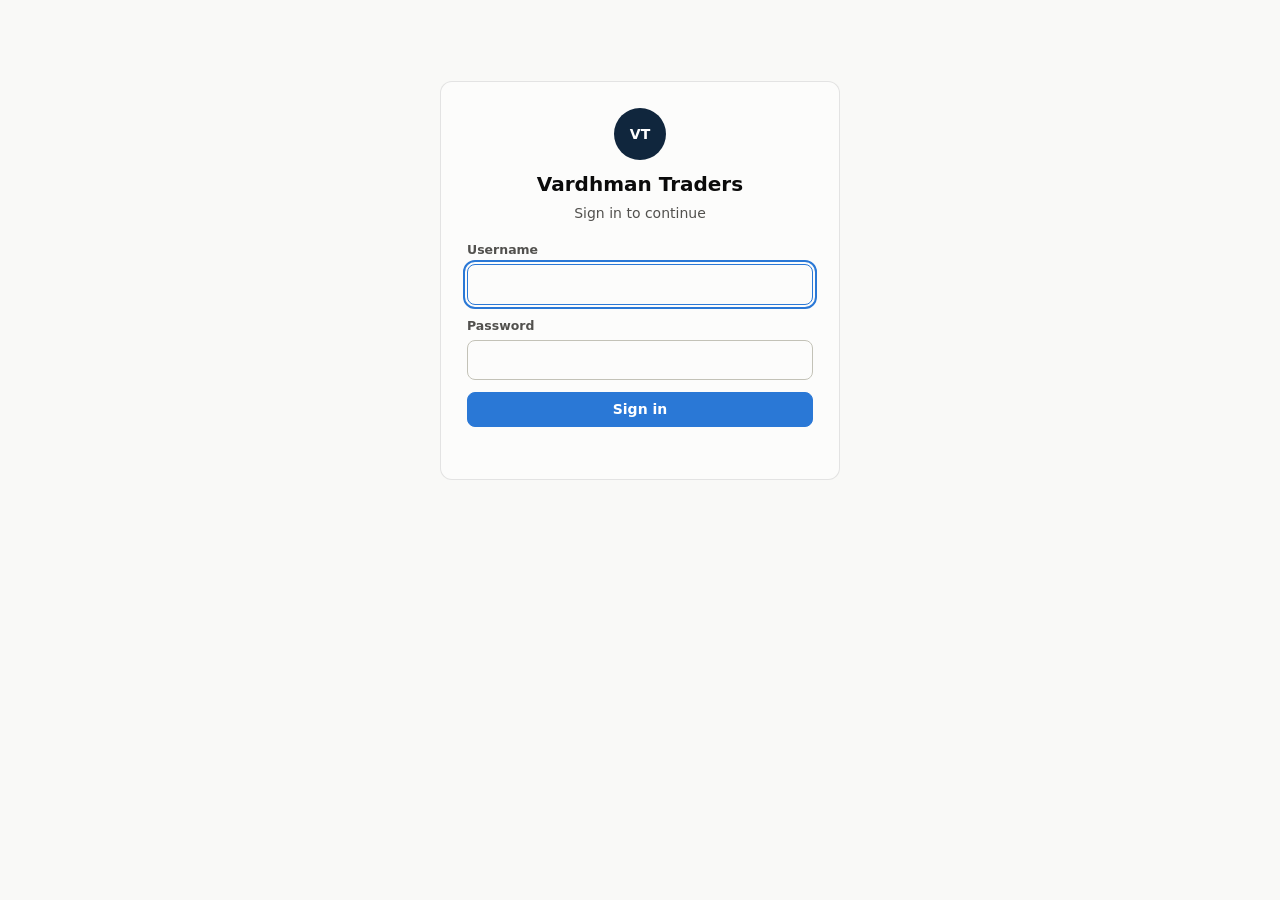
==== app/static/index.html @ 3a242154 "Add admin portal: live O2D dashboard, members, app links, Excel export Admin-only endpoints backed b" ====
<!doctype html>
<html lang="en">
<head>
<meta charset="utf-8">
<meta name="viewport" content="width=device-width, initial-scale=1">
<meta name="robots" content="noindex">
<title>Vardhman Traders Portal</title>
<link rel="stylesheet" href="portal.css">
</head>
<body>
<div id="app"></div>
<div id="tip" class="tip" role="tooltip" hidden></div>
<noscript><p style="padding:24px;font-family:system-ui">This portal needs JavaScript enabled.</p></noscript>
<script src="portal.js" defer></script>
</body>
</html>
---- app/static/portal.css ----
/* Vardhman Traders portal. Tokens follow the reference data-viz palette (light + dark). */
:root {
  color-scheme: light;
  --plane: #f9f9f7;
  --surface: #fcfcfb;
  --ink: #0b0b0b;
  --ink-2: #52514e;
  --muted: #6f6d67;
  --grid: #e1e0d9;
  --axis: #c3c2b7;
  --border: rgba(11, 11, 11, 0.10);
  --series-1: #2a78d6;
  --series-1-hover: #256abf;
  --brand: #10263d;
  --accent: #2a78d6;
  --accent-ink: #ffffff;
  --good: #006300;
  --bad: #d03b3b;
  --wash: rgba(42, 120, 214, 0.08);
}
@media (prefers-color-scheme: dark) {
  :root {
    color-scheme: dark;
    --plane: #0d0d0d;
    --surface: #1a1a19;
    --ink: #ffffff;
    --ink-2: #c3c2b7;
    --muted: #a3a198;
    --grid: #2c2c2a;
    --axis: #383835;
    --border: rgba(255, 255, 255, 0.10);
    --series-1: #3987e5;
    --series-1-hover: #6da7ec;
    --brand: #163a5e;
    --accent: #3987e5;
    --accent-ink: #0b0b0b;
    --good: #0ca30c;
    --bad: #ec6b6b;
    --wash: rgba(57, 135, 229, 0.14);
  }
}

* { box-sizing: border-box; }
html { -webkit-text-size-adjust: 100%; }
body {
  margin: 0; background: var(--plane); color: var(--ink);
  font: 14px/1.45 system-ui, -apple-system, "Segoe UI", Roboto, sans-serif;
}
h1, h2, h3, p { margin: 0; }
button, input, select { font: inherit; color: inherit; }
.hidden { display: none !important; }
:focus-visible { outline: 2px solid var(--accent); outline-offset: 2px; }

/* ---------- layout ---------- */
.topbar {
  display: flex; align-items: center; gap: 12px; flex-wrap: wrap;
  padding: 12px 20px; background: var(--brand); color: #fff;
}
.brand { display: flex; align-items: center; gap: 10px; font-weight: 700; font-size: 16px; margin-right: auto; }
.badge { background: #fff; color: #10263d; font-weight: 800; font-size: 12px; padding: 3px 8px; border-radius: 6px; }
.who { font-size: 13px; opacity: 0.92; }
.role-chip { background: rgba(255,255,255,0.16); border-radius: 999px; padding: 2px 9px; font-size: 12px; margin-left: 6px; }
.topbar .btn { background: rgba(255,255,255,0.14); border-color: rgba(255,255,255,0.35); color: #fff; }
.topbar .btn:hover { background: rgba(255,255,255,0.26); }
.wrap { max-width: 1240px; margin: 0 auto; padding: 20px 16px 48px; }
.tabs { display: flex; gap: 4px; border-bottom: 1px solid var(--grid); margin-bottom: 18px; overflow-x: auto; }
.tab {
  background: none; border: 0; border-bottom: 2px solid transparent; padding: 10px 14px;
  color: var(--ink-2); cursor: pointer; font-weight: 600; white-space: nowrap;
}
.tab:hover { color: var(--ink); }
.tab[aria-selected="true"] { color: var(--ink); border-bottom-color: var(--accent); }

/* ---------- cards, buttons, forms ---------- */
.card { background: var(--surface); border: 1px solid var(--border); border-radius: 12px; padding: 16px; }
.center-card { max-width: 400px; margin: 9vh auto 0; padding: 26px; }
.center-card h1 { font-size: 20px; text-align: center; margin: 10px 0 4px; }
.center-card .sub { text-align: center; color: var(--ink-2); margin-bottom: 18px; }
.logo { width: 52px; height: 52px; border-radius: 50%; margin: 0 auto; display: grid; place-items: center;
  background: var(--brand); color: #fff; font-weight: 800; }
.btn {
  border: 1px solid var(--border); background: var(--surface); border-radius: 8px; padding: 8px 14px;
  cursor: pointer; font-weight: 600; line-height: 1.2;
}
.btn:hover { background: var(--wash); }
a.btn { text-decoration: none; display: inline-block; color: inherit; }
.col-wrap { width: 100%; min-height: 210px; }
.btn.primary { background: var(--accent); border-color: var(--accent); color: var(--accent-ink); }
.btn.primary:hover { filter: brightness(1.08); }
.btn.danger { color: var(--bad); }
.btn.small { padding: 5px 10px; font-size: 12.5px; }
.btn[disabled] { opacity: 0.55; cursor: default; }
.field { margin-bottom: 12px; }
.field label, .field .lbl { display: block; font-size: 12.5px; font-weight: 600; color: var(--ink-2); margin-bottom: 5px; }
.field .hint { font-size: 12px; color: var(--muted); margin-top: 4px; }
input[type=text], input[type=password], input[type=url], input[type=number], input[type=date], select {
  width: 100%; padding: 9px 10px; border: 1px solid var(--axis); border-radius: 8px; background: var(--surface);
}
input:focus, select:focus { border-color: var(--accent); }
.row { display: flex; gap: 8px; align-items: center; flex-wrap: wrap; }
.grow { flex: 1; min-width: 0; }
.checks { display: flex; flex-wrap: wrap; gap: 6px 14px; }
.checks label { display: flex; align-items: center; gap: 6px; font-weight: 500; color: var(--ink); margin: 0; }
.msg { font-size: 13px; margin-top: 8px; min-height: 18px; }
.msg.error { color: var(--bad); }
.msg.ok { color: var(--good); }
.note { color: var(--ink-2); font-size: 13px; }

dialog { border: 1px solid var(--border); border-radius: 14px; background: var(--surface); color: var(--ink);
  padding: 20px; width: min(460px, calc(100vw - 32px)); }
dialog::backdrop { background: rgba(0,0,0,0.45); }
dialog h2 { font-size: 17px; margin-bottom: 14px; }
.actions { display: flex; justify-content: flex-end; gap: 8px; margin-top: 16px; }
.secret { font: 600 15px/1.3 ui-monospace, Consolas, monospace; padding: 10px; background: var(--wash); border-radius: 8px; word-break: break-all; }

/* ---------- tables ---------- */
.table-wrap { overflow-x: auto; border: 1px solid var(--border); border-radius: 10px; background: var(--surface); }
table { width: 100%; border-collapse: collapse; font-size: 13px; }
th, td { text-align: left; padding: 9px 12px; border-bottom: 1px solid var(--grid); vertical-align: top; }
th { font-size: 11.5px; text-transform: uppercase; letter-spacing: 0.03em; color: var(--ink-2); background: var(--plane); white-space: nowrap; }
td.num, th.num { text-align: right; font-variant-numeric: tabular-nums; }
tr:last-child td { border-bottom: 0; }
.pill { display: inline-block; padding: 1px 9px; border-radius: 999px; font-size: 12px; font-weight: 600; background: var(--wash); }
.pill.off { background: rgba(208,59,59,0.14); color: var(--bad); }
.pill.warn { background: rgba(250,178,25,0.22); }

/* ---------- app tiles (non-admin home) ---------- */
.apps { display: grid; grid-template-columns: repeat(auto-fill, minmax(240px, 1fr)); gap: 14px; margin-top: 14px; }
.app-tile { display: block; text-decoration: none; color: inherit; padding: 18px; border-radius: 12px;
  background: var(--surface); border: 1px solid var(--border); }
.app-tile:hover { border-color: var(--accent); box-shadow: 0 2px 10px var(--wash); }
.app-tile strong { display: block; font-size: 16px; margin-bottom: 4px; }
.app-tile span { color: var(--ink-2); font-size: 13px; }

/* ---------- dashboard ---------- */
.filters { display: flex; flex-wrap: wrap; gap: 8px 12px; align-items: center; margin-bottom: 16px; }
.seg { display: inline-flex; border: 1px solid var(--axis); border-radius: 8px; overflow: hidden; }
.seg button { border: 0; background: var(--surface); padding: 7px 12px; cursor: pointer; font-weight: 600; color: var(--ink-2); border-right: 1px solid var(--axis); }
.seg button:last-child { border-right: 0; }
.seg button:hover { background: var(--wash); }
.seg button[aria-pressed="true"] { background: var(--accent); color: var(--accent-ink); }
.filters input[type=date] { width: auto; padding: 6px 8px; }
.live { margin-left: auto; color: var(--ink-2); font-size: 12.5px; display: flex; align-items: center; gap: 6px; }
.dot { width: 8px; height: 8px; border-radius: 50%; background: var(--good); display: inline-block; }
#dash-body { transition: opacity 0.15s; }
#dash-body.loading { opacity: 0.55; }

.kpis { display: grid; grid-template-columns: 1.4fr repeat(3, 1fr); gap: 12px; margin-bottom: 14px; }
.kpis.second { grid-template-columns: repeat(4, 1fr); }
.tile { background: var(--surface); border: 1px solid var(--border); border-radius: 12px; padding: 14px 16px; min-width: 0; }
.tile .label { color: var(--ink-2); font-size: 12.5px; }
.tile .value { font-size: 28px; font-weight: 650; margin: 2px 0; letter-spacing: -0.01em; }
.tile.hero .value { font-size: 52px; line-height: 1.05; font-weight: 700; }
.tile .sub { font-size: 12.5px; color: var(--ink-2); }
.delta { font-weight: 600; }
.delta.up-good, .delta.down-good { color: var(--good); }
.delta.up-bad, .delta.down-bad { color: var(--bad); }
.delta.flat { color: var(--ink-2); }

.grid { display: grid; grid-template-columns: repeat(2, minmax(0, 1fr)); gap: 14px; margin-bottom: 14px; }
.grid.three { grid-template-columns: repeat(3, minmax(0, 1fr)); }
.grid .wide { grid-column: 1 / -1; }
.chart-card { background: var(--surface); border: 1px solid var(--border); border-radius: 12px; padding: 14px 16px 12px; min-width: 0; }
.chart-head { display: flex; align-items: flex-start; gap: 8px; margin-bottom: 10px; }
.chart-head h3 { font-size: 14px; font-weight: 650; }
.chart-head .sub { font-size: 12.5px; color: var(--ink-2); margin-top: 1px; }
.chart-head .seg { margin-left: auto; }
.chart-head .seg button { padding: 3px 9px; font-size: 12px; }
.chart-card .table-wrap { max-height: 300px; overflow: auto; }
.empty { color: var(--muted); padding: 24px 0; text-align: center; }

/* bar list */
.bars { display: grid; gap: 4px; }
.bar-row { display: grid; grid-template-columns: minmax(70px, 34%) 1fr auto; align-items: center; gap: 10px; padding: 3px 4px; border-radius: 6px; }
.bar-row:hover, .bar-row:focus-visible { background: var(--wash); }
.bar-label { overflow: hidden; text-overflow: ellipsis; white-space: nowrap; color: var(--ink); font-size: 13px; }
.bar-track { height: 14px; }
.bar-fill { height: 100%; min-width: 2px; background: var(--series-1); border-radius: 0 4px 4px 0; }
.bar-row:hover .bar-fill, .bar-row:focus-visible .bar-fill { background: var(--series-1-hover); }
.bar-val { font-variant-numeric: tabular-nums; color: var(--ink-2); font-size: 12.5px; min-width: 2.5em; text-align: right; }

/* column chart (svg) */
.col-chart { width: 100%; height: auto; display: block; }
.col-chart .grid-line { stroke: var(--grid); stroke-width: 1; }
.col-chart .base-line { stroke: var(--axis); stroke-width: 1; }
.col-chart text { fill: var(--muted); font-size: 10px; font-family: inherit; }
.col-chart .bar { fill: var(--series-1); }
.col-chart .bar.hot { fill: var(--series-1-hover); }
.col-chart .peak { fill: var(--ink-2); font-size: 10.5px; font-weight: 600; }
.col-chart .hit { fill: transparent; }
.col-chart .hit:focus-visible { outline: 2px solid var(--accent); }

/* tooltip */
.tip { position: fixed; z-index: 50; pointer-events: none; max-width: 260px; padding: 8px 10px; border-radius: 8px;
  background: var(--surface); color: var(--ink); border: 1px solid var(--axis); box-shadow: 0 4px 16px rgba(0,0,0,0.18); font-size: 12.5px; }
.tip .t-head { color: var(--ink-2); margin-bottom: 3px; }
.tip .t-line { display: flex; gap: 8px; align-items: baseline; }
.tip .t-line b { font-size: 14px; }
.tip .t-line span { color: var(--ink-2); }

@media (max-width: 900px) {
  .kpis, .kpis.second { grid-template-columns: repeat(2, 1fr); }
  .kpis .hero { grid-column: 1 / -1; }
  .grid, .grid.three { grid-template-columns: 1fr; }
  .live { margin-left: 0; }
}
@media (max-width: 480px) {
  .tile .value { font-size: 24px; }
  .tile.hero .value { font-size: 44px; }
  .bar-row { grid-template-columns: minmax(60px, 40%) 1fr auto; }
}
@media (prefers-reduced-motion: reduce) { * { transition: none !important; } }
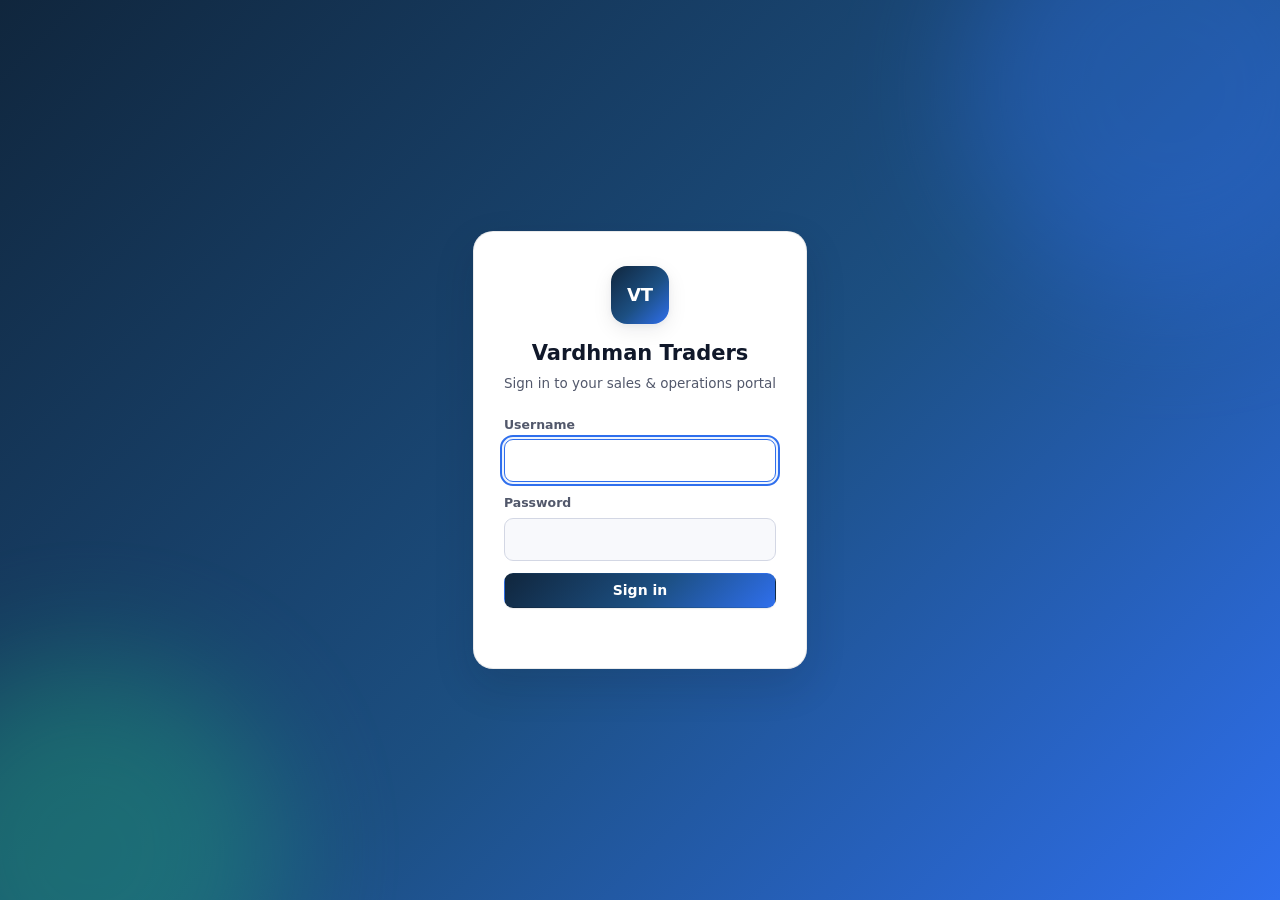
==== commit 544505d7: "O2D changes implemented O2D changes implemented" ====
--- a/app/static/index.html
+++ b/app/static/index.html
@@ -12,5 +12,6 @@
 <div id="tip" class="tip" role="tooltip" hidden></div>
 <noscript><p style="padding:24px;font-family:system-ui">This portal needs JavaScript enabled.</p></noscript>
 <script src="portal.js" defer></script>
+<script src="portal-tools.js" defer></script>
 </body>
 </html>
--- a/app/static/portal.css
+++ b/app/static/portal.css
@@ -1,42 +1,64 @@
 /* Vardhman Traders portal. Tokens follow the reference data-viz palette (light + dark). */
 :root {
   color-scheme: light;
-  --plane: #f9f9f7;
-  --surface: #fcfcfb;
-  --ink: #0b0b0b;
-  --ink-2: #52514e;
-  --muted: #6f6d67;
-  --grid: #e1e0d9;
-  --axis: #c3c2b7;
-  --border: rgba(11, 11, 11, 0.10);
-  --series-1: #2a78d6;
-  --series-1-hover: #256abf;
+  --plane: #f4f6fa;
+  --surface: #ffffff;
+  --surface-2: #f8f9fc;
+  --ink: #10182a;
+  --ink-2: #52586b;
+  --muted: #7a8096;
+  --grid: #e7e9f1;
+  --axis: #d3d7e4;
+  --border: rgba(16, 24, 42, 0.09);
+  --series-1: #2f6fed;
+  --series-1-hover: #1f56c9;
+  --series-2: #22b378;
+  --series-3: #d68a1a;
+  --navy: #10263d;
+  --navy-2: #163a5e;
   --brand: #10263d;
-  --accent: #2a78d6;
+  --brand-gradient: linear-gradient(135deg, #10263d 0%, #1c4f82 55%, #2f6fed 100%);
+  --accent: #2f6fed;
+  --accent-2: #6f8bff;
   --accent-ink: #ffffff;
-  --good: #006300;
-  --bad: #d03b3b;
-  --wash: rgba(42, 120, 214, 0.08);
+  --good: #1a8a4a;
+  --bad: #d8433f;
+  --warn: #c98a12;
+  --wash: rgba(47, 111, 237, 0.08);
+  --shadow-sm: 0 1px 2px rgba(16, 24, 42, 0.05), 0 1px 1px rgba(16, 24, 42, 0.04);
+  --shadow-md: 0 6px 20px rgba(16, 24, 42, 0.08), 0 2px 6px rgba(16, 24, 42, 0.05);
+  --shadow-lg: 0 16px 40px rgba(16, 24, 42, 0.14);
+  --radius: 14px;
 }
 @media (prefers-color-scheme: dark) {
   :root {
     color-scheme: dark;
-    --plane: #0d0d0d;
-    --surface: #1a1a19;
-    --ink: #ffffff;
-    --ink-2: #c3c2b7;
-    --muted: #a3a198;
-    --grid: #2c2c2a;
-    --axis: #383835;
-    --border: rgba(255, 255, 255, 0.10);
-    --series-1: #3987e5;
-    --series-1-hover: #6da7ec;
-    --brand: #163a5e;
-    --accent: #3987e5;
-    --accent-ink: #0b0b0b;
-    --good: #0ca30c;
+    --plane: #0c1018;
+    --surface: #161b26;
+    --surface-2: #1c2230;
+    --ink: #f2f4f8;
+    --ink-2: #b9bfd1;
+    --muted: #8790a6;
+    --grid: #262c3a;
+    --axis: #333a4a;
+    --border: rgba(255, 255, 255, 0.09);
+    --series-1: #5b93f5;
+    --series-1-hover: #7fabf7;
+    --series-2: #34caa0;
+    --series-3: #e0a53c;
+    --navy: #0d1b2d;
+    --navy-2: #163a5e;
+    --brand-gradient: linear-gradient(135deg, #0d1b2d 0%, #163a5e 55%, #2f6fed 100%);
+    --accent: #5b93f5;
+    --accent-2: #7fabf7;
+    --accent-ink: #071018;
+    --good: #34caa0;
     --bad: #ec6b6b;
-    --wash: rgba(57, 135, 229, 0.14);
+    --warn: #e0a53c;
+    --wash: rgba(91, 147, 245, 0.14);
+    --shadow-sm: 0 1px 2px rgba(0,0,0,0.3);
+    --shadow-md: 0 6px 20px rgba(0,0,0,0.35);
+    --shadow-lg: 0 16px 40px rgba(0,0,0,0.5);
   }
 }
 
@@ -44,7 +66,8 @@
 html { -webkit-text-size-adjust: 100%; }
 body {
   margin: 0; background: var(--plane); color: var(--ink);
-  font: 14px/1.45 system-ui, -apple-system, "Segoe UI", Roboto, sans-serif;
+  font: 14px/1.5 'Segoe UI', system-ui, -apple-system, Roboto, sans-serif;
+  -webkit-font-smoothing: antialiased;
 }
 h1, h2, h3, p { margin: 0; }
 button, input, select { font: inherit; color: inherit; }
@@ -54,49 +77,69 @@
 /* ---------- layout ---------- */
 .topbar {
   display: flex; align-items: center; gap: 12px; flex-wrap: wrap;
-  padding: 12px 20px; background: var(--brand); color: #fff;
-}
-.brand { display: flex; align-items: center; gap: 10px; font-weight: 700; font-size: 16px; margin-right: auto; }
+  padding: 14px 24px; background: var(--brand-gradient); color: #fff;
+  box-shadow: var(--shadow-md); position: sticky; top: 0; z-index: 10;
+}
+.brand { display: flex; align-items: center; gap: 11px; margin-right: auto; }
+.brand-mark { width: 34px; height: 34px; border-radius: 10px; background: rgba(255,255,255,0.16);
+  border: 1px solid rgba(255,255,255,0.28); display: grid; place-items: center; font-weight: 800; font-size: 14px; }
+.brand-text { display: flex; flex-direction: column; line-height: 1.15; }
+.brand-text .name { font-weight: 700; font-size: 15.5px; }
+.brand-text .tag { font-size: 11px; opacity: 0.78; letter-spacing: 0.02em; }
 .badge { background: #fff; color: #10263d; font-weight: 800; font-size: 12px; padding: 3px 8px; border-radius: 6px; }
-.who { font-size: 13px; opacity: 0.92; }
-.role-chip { background: rgba(255,255,255,0.16); border-radius: 999px; padding: 2px 9px; font-size: 12px; margin-left: 6px; }
-.topbar .btn { background: rgba(255,255,255,0.14); border-color: rgba(255,255,255,0.35); color: #fff; }
+.who { font-size: 13px; opacity: 0.94; display: flex; align-items: center; }
+.role-chip { background: rgba(255,255,255,0.18); border-radius: 999px; padding: 3px 10px; font-size: 11.5px; margin-left: 8px; font-weight: 600; text-transform: capitalize; }
+.topbar .btn { background: rgba(255,255,255,0.14); border-color: rgba(255,255,255,0.32); color: #fff; }
 .topbar .btn:hover { background: rgba(255,255,255,0.26); }
-.wrap { max-width: 1240px; margin: 0 auto; padding: 20px 16px 48px; }
-.tabs { display: flex; gap: 4px; border-bottom: 1px solid var(--grid); margin-bottom: 18px; overflow-x: auto; }
+.topbar .btn.open-app { background: rgba(255,255,255,0.94); color: var(--navy); border-color: transparent; font-weight: 700; }
+.topbar .btn.open-app:hover { background: #fff; box-shadow: 0 2px 10px rgba(0,0,0,0.18); }
+.wrap { max-width: 1280px; margin: 0 auto; padding: 22px 18px 52px; }
+
+.tabs { display: flex; gap: 6px; margin-bottom: 20px; overflow-x: auto; padding-bottom: 2px; }
 .tab {
-  background: none; border: 0; border-bottom: 2px solid transparent; padding: 10px 14px;
-  color: var(--ink-2); cursor: pointer; font-weight: 600; white-space: nowrap;
-}
-.tab:hover { color: var(--ink); }
-.tab[aria-selected="true"] { color: var(--ink); border-bottom-color: var(--accent); }
+  background: var(--surface); border: 1px solid var(--border); border-radius: 999px; padding: 9px 18px;
+  color: var(--ink-2); cursor: pointer; font-weight: 650; white-space: nowrap; box-shadow: var(--shadow-sm);
+  display: inline-flex; align-items: center; gap: 7px;
+}
+.tab:hover { color: var(--ink); border-color: var(--accent); }
+.tab[aria-selected="true"] { color: var(--accent-ink); background: var(--brand-gradient); border-color: transparent; box-shadow: var(--shadow-md); }
 
 /* ---------- cards, buttons, forms ---------- */
-.card { background: var(--surface); border: 1px solid var(--border); border-radius: 12px; padding: 16px; }
-.center-card { max-width: 400px; margin: 9vh auto 0; padding: 26px; }
-.center-card h1 { font-size: 20px; text-align: center; margin: 10px 0 4px; }
-.center-card .sub { text-align: center; color: var(--ink-2); margin-bottom: 18px; }
-.logo { width: 52px; height: 52px; border-radius: 50%; margin: 0 auto; display: grid; place-items: center;
-  background: var(--brand); color: #fff; font-weight: 800; }
+.card { background: var(--surface); border: 1px solid var(--border); border-radius: var(--radius); padding: 18px; box-shadow: var(--shadow-sm); }
+.center-card { max-width: 420px; margin: 0 auto; padding: 34px 30px; box-shadow: var(--shadow-lg); border-radius: 20px; }
+.center-card h1 { font-size: 21px; text-align: center; margin: 14px 0 4px; font-weight: 750; }
+.center-card .sub { text-align: center; color: var(--ink-2); margin-bottom: 22px; font-size: 13.5px; }
+.logo { width: 58px; height: 58px; border-radius: 16px; margin: 0 auto; display: grid; place-items: center;
+  background: var(--brand-gradient); color: #fff; font-weight: 800; font-size: 18px; box-shadow: var(--shadow-md); }
+.login-screen { min-height: 100vh; display: flex; align-items: center; justify-content: center;
+  background: var(--brand-gradient); padding: 24px; position: relative; overflow: hidden; }
+.login-screen::before, .login-screen::after {
+  content: ''; position: absolute; border-radius: 50%; filter: blur(60px); opacity: 0.35; pointer-events: none;
+}
+.login-screen::before { width: 420px; height: 420px; background: #2f6fed; top: -120px; right: -100px; }
+.login-screen::after { width: 380px; height: 380px; background: #22b378; bottom: -140px; left: -100px; }
+.login-screen .center-card { position: relative; z-index: 1; background: var(--surface); }
+
 .btn {
-  border: 1px solid var(--border); background: var(--surface); border-radius: 8px; padding: 8px 14px;
-  cursor: pointer; font-weight: 600; line-height: 1.2;
+  border: 1px solid var(--border); background: var(--surface); border-radius: 9px; padding: 8px 15px;
+  cursor: pointer; font-weight: 650; line-height: 1.2; transition: background 0.12s, box-shadow 0.12s, transform 0.05s;
 }
 .btn:hover { background: var(--wash); }
+.btn:active { transform: translateY(1px); }
 a.btn { text-decoration: none; display: inline-block; color: inherit; }
 .col-wrap { width: 100%; min-height: 210px; }
-.btn.primary { background: var(--accent); border-color: var(--accent); color: var(--accent-ink); }
-.btn.primary:hover { filter: brightness(1.08); }
+.btn.primary { background: var(--brand-gradient); border-color: transparent; color: #fff; box-shadow: var(--shadow-sm); }
+.btn.primary:hover { filter: brightness(1.08); box-shadow: var(--shadow-md); }
 .btn.danger { color: var(--bad); }
 .btn.small { padding: 5px 10px; font-size: 12.5px; }
 .btn[disabled] { opacity: 0.55; cursor: default; }
 .field { margin-bottom: 12px; }
-.field label, .field .lbl { display: block; font-size: 12.5px; font-weight: 600; color: var(--ink-2); margin-bottom: 5px; }
+.field label, .field .lbl { display: block; font-size: 12.5px; font-weight: 650; color: var(--ink-2); margin-bottom: 5px; }
 .field .hint { font-size: 12px; color: var(--muted); margin-top: 4px; }
 input[type=text], input[type=password], input[type=url], input[type=number], input[type=date], select {
-  width: 100%; padding: 9px 10px; border: 1px solid var(--axis); border-radius: 8px; background: var(--surface);
-}
-input:focus, select:focus { border-color: var(--accent); }
+  width: 100%; padding: 10px 12px; border: 1px solid var(--axis); border-radius: 9px; background: var(--surface-2);
+}
+input:focus, select:focus { border-color: var(--accent); background: var(--surface); box-shadow: 0 0 0 3px var(--wash); }
 .row { display: flex; gap: 8px; align-items: center; flex-wrap: wrap; }
 .grow { flex: 1; min-width: 0; }
 .checks { display: flex; flex-wrap: wrap; gap: 6px 14px; }
@@ -106,63 +149,109 @@
 .msg.ok { color: var(--good); }
 .note { color: var(--ink-2); font-size: 13px; }
 
-dialog { border: 1px solid var(--border); border-radius: 14px; background: var(--surface); color: var(--ink);
-  padding: 20px; width: min(460px, calc(100vw - 32px)); }
-dialog::backdrop { background: rgba(0,0,0,0.45); }
-dialog h2 { font-size: 17px; margin-bottom: 14px; }
+dialog { border: 1px solid var(--border); border-radius: 16px; background: var(--surface); color: var(--ink);
+  padding: 22px; width: min(460px, calc(100vw - 32px)); box-shadow: var(--shadow-lg); }
+dialog.wide { width: min(920px, calc(100vw - 32px)); max-height: 82vh; overflow: auto; }
+dialog::backdrop { background: rgba(10,14,24,0.5); backdrop-filter: blur(2px); }
+dialog h2 { font-size: 17px; margin-bottom: 14px; font-weight: 700; }
 .actions { display: flex; justify-content: flex-end; gap: 8px; margin-top: 16px; }
 .secret { font: 600 15px/1.3 ui-monospace, Consolas, monospace; padding: 10px; background: var(--wash); border-radius: 8px; word-break: break-all; }
 
 /* ---------- tables ---------- */
-.table-wrap { overflow-x: auto; border: 1px solid var(--border); border-radius: 10px; background: var(--surface); }
+.table-wrap { overflow-x: auto; border: 1px solid var(--border); border-radius: 12px; background: var(--surface); }
 table { width: 100%; border-collapse: collapse; font-size: 13px; }
-th, td { text-align: left; padding: 9px 12px; border-bottom: 1px solid var(--grid); vertical-align: top; }
-th { font-size: 11.5px; text-transform: uppercase; letter-spacing: 0.03em; color: var(--ink-2); background: var(--plane); white-space: nowrap; }
+th, td { text-align: left; padding: 10px 14px; border-bottom: 1px solid var(--grid); vertical-align: top; }
+th { font-size: 11px; text-transform: uppercase; letter-spacing: 0.04em; color: var(--ink-2); background: var(--surface-2); white-space: nowrap; font-weight: 700; }
 td.num, th.num { text-align: right; font-variant-numeric: tabular-nums; }
 tr:last-child td { border-bottom: 0; }
-.pill { display: inline-block; padding: 1px 9px; border-radius: 999px; font-size: 12px; font-weight: 600; background: var(--wash); }
-.pill.off { background: rgba(208,59,59,0.14); color: var(--bad); }
-.pill.warn { background: rgba(250,178,25,0.22); }
-
-/* ---------- app tiles (non-admin home) ---------- */
-.apps { display: grid; grid-template-columns: repeat(auto-fill, minmax(240px, 1fr)); gap: 14px; margin-top: 14px; }
-.app-tile { display: block; text-decoration: none; color: inherit; padding: 18px; border-radius: 12px;
-  background: var(--surface); border: 1px solid var(--border); }
-.app-tile:hover { border-color: var(--accent); box-shadow: 0 2px 10px var(--wash); }
-.app-tile strong { display: block; font-size: 16px; margin-bottom: 4px; }
-.app-tile span { color: var(--ink-2); font-size: 13px; }
+tbody tr:hover { background: var(--wash); }
+.pill { display: inline-block; padding: 2px 10px; border-radius: 999px; font-size: 12px; font-weight: 650; background: var(--wash); color: var(--accent); }
+.pill.off { background: rgba(216,67,63,0.14); color: var(--bad); }
+.pill.warn { background: rgba(201,138,18,0.16); color: var(--warn); }
+
+/* ---------- section headers ---------- */
+.section-head { display: flex; align-items: baseline; justify-content: space-between; gap: 12px; margin-bottom: 16px; flex-wrap: wrap; }
+.section-head h1 { font-size: 20px; font-weight: 750; }
+.section-head .sub { color: var(--ink-2); font-size: 13px; margin-top: 2px; }
+
+/* ---------- home screen (non-admin): big icon tiles ---------- */
+.home-wrap { min-height: calc(100vh - 66px); display: flex; align-items: center; justify-content: center; padding: 30px 16px; }
+.home-inner { max-width: 900px; width: 100%; text-align: center; }
+.home-inner h1 { font-size: 26px; font-weight: 750; margin-bottom: 6px; }
+.home-inner .note { font-size: 14.5px; margin-bottom: 30px; }
+.apps { display: grid; grid-template-columns: repeat(auto-fit, minmax(180px, 1fr)); gap: 20px; margin-top: 14px; }
+.app-tile {
+  display: flex; flex-direction: column; align-items: center; gap: 12px; width: 100%; text-align: center;
+  padding: 30px 18px; border-radius: 20px; background: var(--surface); border: 1px solid var(--border);
+  font: inherit; cursor: pointer; box-shadow: var(--shadow-sm); transition: transform 0.14s, box-shadow 0.14s, border-color 0.14s;
+}
+.app-tile:hover { transform: translateY(-4px); box-shadow: var(--shadow-lg); border-color: var(--accent); }
+.app-tile .icon-circle {
+  width: 64px; height: 64px; border-radius: 18px; display: grid; place-items: center; font-size: 30px;
+  background: var(--brand-gradient); color: #fff; box-shadow: var(--shadow-sm);
+}
+.app-tile strong { display: block; font-size: 16px; font-weight: 700; }
+.app-tile span { color: var(--accent); font-size: 12.5px; font-weight: 650; }
 
 /* ---------- dashboard ---------- */
-.filters { display: flex; flex-wrap: wrap; gap: 8px 12px; align-items: center; margin-bottom: 16px; }
-.seg { display: inline-flex; border: 1px solid var(--axis); border-radius: 8px; overflow: hidden; }
-.seg button { border: 0; background: var(--surface); padding: 7px 12px; cursor: pointer; font-weight: 600; color: var(--ink-2); border-right: 1px solid var(--axis); }
+.filters { display: flex; flex-wrap: wrap; gap: 8px 12px; align-items: center; margin-bottom: 18px; }
+.seg { display: inline-flex; border: 1px solid var(--axis); border-radius: 9px; overflow: hidden; background: var(--surface); }
+.seg button { border: 0; background: transparent; padding: 7px 13px; cursor: pointer; font-weight: 650; color: var(--ink-2); border-right: 1px solid var(--axis); }
 .seg button:last-child { border-right: 0; }
 .seg button:hover { background: var(--wash); }
 .seg button[aria-pressed="true"] { background: var(--accent); color: var(--accent-ink); }
 .filters input[type=date] { width: auto; padding: 6px 8px; }
 .live { margin-left: auto; color: var(--ink-2); font-size: 12.5px; display: flex; align-items: center; gap: 6px; }
-.dot { width: 8px; height: 8px; border-radius: 50%; background: var(--good); display: inline-block; }
+.dot { width: 8px; height: 8px; border-radius: 50%; background: var(--good); display: inline-block; box-shadow: 0 0 0 3px rgba(26,138,74,0.18); }
 #dash-body { transition: opacity 0.15s; }
 #dash-body.loading { opacity: 0.55; }
 
-.kpis { display: grid; grid-template-columns: 1.4fr repeat(3, 1fr); gap: 12px; margin-bottom: 14px; }
+.kpis { display: grid; grid-template-columns: 1.4fr repeat(3, 1fr); gap: 14px; margin-bottom: 16px; }
 .kpis.second { grid-template-columns: repeat(4, 1fr); }
-.tile { background: var(--surface); border: 1px solid var(--border); border-radius: 12px; padding: 14px 16px; min-width: 0; }
-.tile .label { color: var(--ink-2); font-size: 12.5px; }
-.tile .value { font-size: 28px; font-weight: 650; margin: 2px 0; letter-spacing: -0.01em; }
-.tile.hero .value { font-size: 52px; line-height: 1.05; font-weight: 700; }
+.tile { background: var(--surface); border: 1px solid var(--border); border-radius: var(--radius); padding: 16px 18px;
+  min-width: 0; box-shadow: var(--shadow-sm); position: relative; overflow: hidden; }
+.tile::before { content: ''; position: absolute; left: 0; top: 0; bottom: 0; width: 4px; background: var(--accent); opacity: 0.85; }
+.tile.hero::before { background: var(--brand-gradient); width: 5px; }
+.tile .icon { position: absolute; right: 14px; top: 14px; font-size: 20px; opacity: 0.5; }
+.tile .label { color: var(--ink-2); font-size: 12.5px; font-weight: 600; }
+.tile .value { font-size: 28px; font-weight: 700; margin: 3px 0; letter-spacing: -0.01em; }
+.tile.hero .value { font-size: 50px; line-height: 1.05; font-weight: 750; background: var(--brand-gradient);
+  -webkit-background-clip: text; background-clip: text; -webkit-text-fill-color: transparent; }
 .tile .sub { font-size: 12.5px; color: var(--ink-2); }
-.delta { font-weight: 600; }
+.delta { font-weight: 650; }
 .delta.up-good, .delta.down-good { color: var(--good); }
 .delta.up-bad, .delta.down-bad { color: var(--bad); }
 .delta.flat { color: var(--ink-2); }
 
-.grid { display: grid; grid-template-columns: repeat(2, minmax(0, 1fr)); gap: 14px; margin-bottom: 14px; }
+/* ---------- story card (headline + funnel) ---------- */
+.story-card { margin-bottom: 16px; }
+.story-card .section-head h1 { font-size: 32px; font-weight: 800; }
+.story { font-size: 15px; line-height: 1.6; color: var(--ink-2); margin: 6px 0 20px; max-width: 780px; }
+.story strong { color: var(--ink); font-weight: 750; }
+.funnel { display: grid; grid-template-columns: repeat(auto-fit, minmax(170px, 1fr)); gap: 12px; margin-bottom: 6px; }
+.funnel-sub-label { font-size: 12.5px; font-weight: 650; color: var(--ink-2); margin: 18px 0 8px; padding-top: 14px; border-top: 1px solid var(--grid); }
+.funnel-card { background: var(--surface-2); border: 1px solid var(--border); border-radius: 12px; padding: 14px 16px;
+  border-top: 4px solid var(--seg-color, var(--accent)); }
+.funnel-card.clickable { cursor: pointer; }
+.funnel-card.clickable:hover, .funnel-card.clickable:focus-visible { background: var(--wash); box-shadow: var(--shadow-sm); }
+.funnel-value { font-size: 26px; font-weight: 750; letter-spacing: -0.01em; }
+.funnel-label { font-size: 13px; color: var(--ink); margin-top: 2px; }
+.funnel-pct { font-size: 12px; color: var(--ink-2); margin-top: 4px; }
+
+/* ---------- clickable chart affordances ---------- */
+.bar-row.clickable { cursor: pointer; }
+.col-chart .hit.clickable { cursor: pointer; }
+.col-chart .cum-line { stroke: var(--series-2); stroke-width: 2; }
+.col-chart .cum-dot { fill: var(--series-2); }
+
+.grid { display: grid; grid-template-columns: repeat(2, minmax(0, 1fr)); gap: 16px; margin-bottom: 16px; }
 .grid.three { grid-template-columns: repeat(3, minmax(0, 1fr)); }
 .grid .wide { grid-column: 1 / -1; }
-.chart-card { background: var(--surface); border: 1px solid var(--border); border-radius: 12px; padding: 14px 16px 12px; min-width: 0; }
-.chart-head { display: flex; align-items: flex-start; gap: 8px; margin-bottom: 10px; }
-.chart-head h3 { font-size: 14px; font-weight: 650; }
+.chart-card { background: var(--surface); border: 1px solid var(--border); border-radius: var(--radius); padding: 16px 18px 14px;
+  min-width: 0; box-shadow: var(--shadow-sm); transition: box-shadow 0.15s; }
+.chart-card:hover { box-shadow: var(--shadow-md); }
+.chart-head { display: flex; align-items: flex-start; gap: 8px; margin-bottom: 12px; }
+.chart-head h3 { font-size: 14px; font-weight: 700; }
 .chart-head .sub { font-size: 12.5px; color: var(--ink-2); margin-top: 1px; }
 .chart-head .seg { margin-left: auto; }
 .chart-head .seg button { padding: 3px 9px; font-size: 12px; }
@@ -170,12 +259,12 @@
 .empty { color: var(--muted); padding: 24px 0; text-align: center; }
 
 /* bar list */
-.bars { display: grid; gap: 4px; }
-.bar-row { display: grid; grid-template-columns: minmax(70px, 34%) 1fr auto; align-items: center; gap: 10px; padding: 3px 4px; border-radius: 6px; }
+.bars { display: grid; gap: 5px; }
+.bar-row { display: grid; grid-template-columns: minmax(70px, 34%) 1fr auto; align-items: center; gap: 10px; padding: 4px 6px; border-radius: 7px; }
 .bar-row:hover, .bar-row:focus-visible { background: var(--wash); }
 .bar-label { overflow: hidden; text-overflow: ellipsis; white-space: nowrap; color: var(--ink); font-size: 13px; }
-.bar-track { height: 14px; }
-.bar-fill { height: 100%; min-width: 2px; background: var(--series-1); border-radius: 0 4px 4px 0; }
+.bar-track { height: 14px; background: var(--surface-2); border-radius: 4px; }
+.bar-fill { height: 100%; min-width: 2px; background: linear-gradient(90deg, var(--series-1), var(--accent-2)); border-radius: 4px; }
 .bar-row:hover .bar-fill, .bar-row:focus-visible .bar-fill { background: var(--series-1-hover); }
 .bar-val { font-variant-numeric: tabular-nums; color: var(--ink-2); font-size: 12.5px; min-width: 2.5em; text-align: right; }
 
@@ -186,17 +275,23 @@
 .col-chart text { fill: var(--muted); font-size: 10px; font-family: inherit; }
 .col-chart .bar { fill: var(--series-1); }
 .col-chart .bar.hot { fill: var(--series-1-hover); }
-.col-chart .peak { fill: var(--ink-2); font-size: 10.5px; font-weight: 600; }
+.col-chart .peak { fill: var(--ink-2); font-size: 10.5px; font-weight: 650; }
 .col-chart .hit { fill: transparent; }
 .col-chart .hit:focus-visible { outline: 2px solid var(--accent); }
 
 /* tooltip */
-.tip { position: fixed; z-index: 50; pointer-events: none; max-width: 260px; padding: 8px 10px; border-radius: 8px;
-  background: var(--surface); color: var(--ink); border: 1px solid var(--axis); box-shadow: 0 4px 16px rgba(0,0,0,0.18); font-size: 12.5px; }
+.tip { position: fixed; z-index: 50; pointer-events: none; max-width: 260px; padding: 9px 11px; border-radius: 10px;
+  background: var(--surface); color: var(--ink); border: 1px solid var(--axis); box-shadow: var(--shadow-lg); font-size: 12.5px; }
 .tip .t-head { color: var(--ink-2); margin-bottom: 3px; }
 .tip .t-line { display: flex; gap: 8px; align-items: baseline; }
 .tip .t-line b { font-size: 14px; }
 .tip .t-line span { color: var(--ink-2); }
+
+/* ---------- setup sub-tabs (apps + activity) ---------- */
+.subtabs { display: flex; gap: 6px; margin-bottom: 16px; }
+.subtab { background: var(--surface-2); border: 1px solid var(--border); border-radius: 8px; padding: 7px 14px;
+  font-weight: 650; color: var(--ink-2); cursor: pointer; }
+.subtab[aria-selected="true"] { background: var(--accent); color: var(--accent-ink); border-color: transparent; }
 
 @media (max-width: 900px) {
   .kpis, .kpis.second { grid-template-columns: repeat(2, 1fr); }
@@ -206,7 +301,23 @@
 }
 @media (max-width: 480px) {
   .tile .value { font-size: 24px; }
-  .tile.hero .value { font-size: 44px; }
+  .tile.hero .value { font-size: 40px; }
   .bar-row { grid-template-columns: minmax(60px, 40%) 1fr auto; }
+  .center-card { padding: 26px 20px; }
 }
 @media (prefers-reduced-motion: reduce) { * { transition: none !important; } }
+
+/* ---- admin tools: orders filters + bulk import ---- */
+.filters { margin-bottom: 16px; }
+.filter-grid { display: grid; grid-template-columns: repeat(auto-fill, minmax(170px, 1fr)); gap: 0 12px; }
+.fgroups { display: flex; flex-wrap: wrap; gap: 8px; margin: 4px 0 10px; }
+.fgroup { border: 1px solid var(--border); border-radius: 8px; padding: 6px 10px; background: var(--surface-2); }
+.fgroup summary { cursor: pointer; font-size: 13px; font-weight: 650; }
+.fgroup .checks { display: flex; flex-direction: column; gap: 4px; margin-top: 8px; max-height: 220px; overflow: auto; }
+.check { display: flex; align-items: center; gap: 6px; font-size: 13px; }
+.linklike { background: none; border: 0; padding: 0; font: inherit; font-weight: 650; color: inherit; cursor: pointer; }
+.steps { margin: 6px 0 14px 18px; color: var(--ink-2); font-size: 13px; line-height: 1.6; }
+.summary { display: flex; gap: 8px; flex-wrap: wrap; margin: 14px 0; }
+#errorTable input { min-width: 120px; padding: 4px 6px; font-size: 12.5px; }
+.err-text { color: var(--bad); min-width: 220px; font-size: 12.5px; }
+.secret-cell { font-family: ui-monospace, monospace; font-weight: 700; }
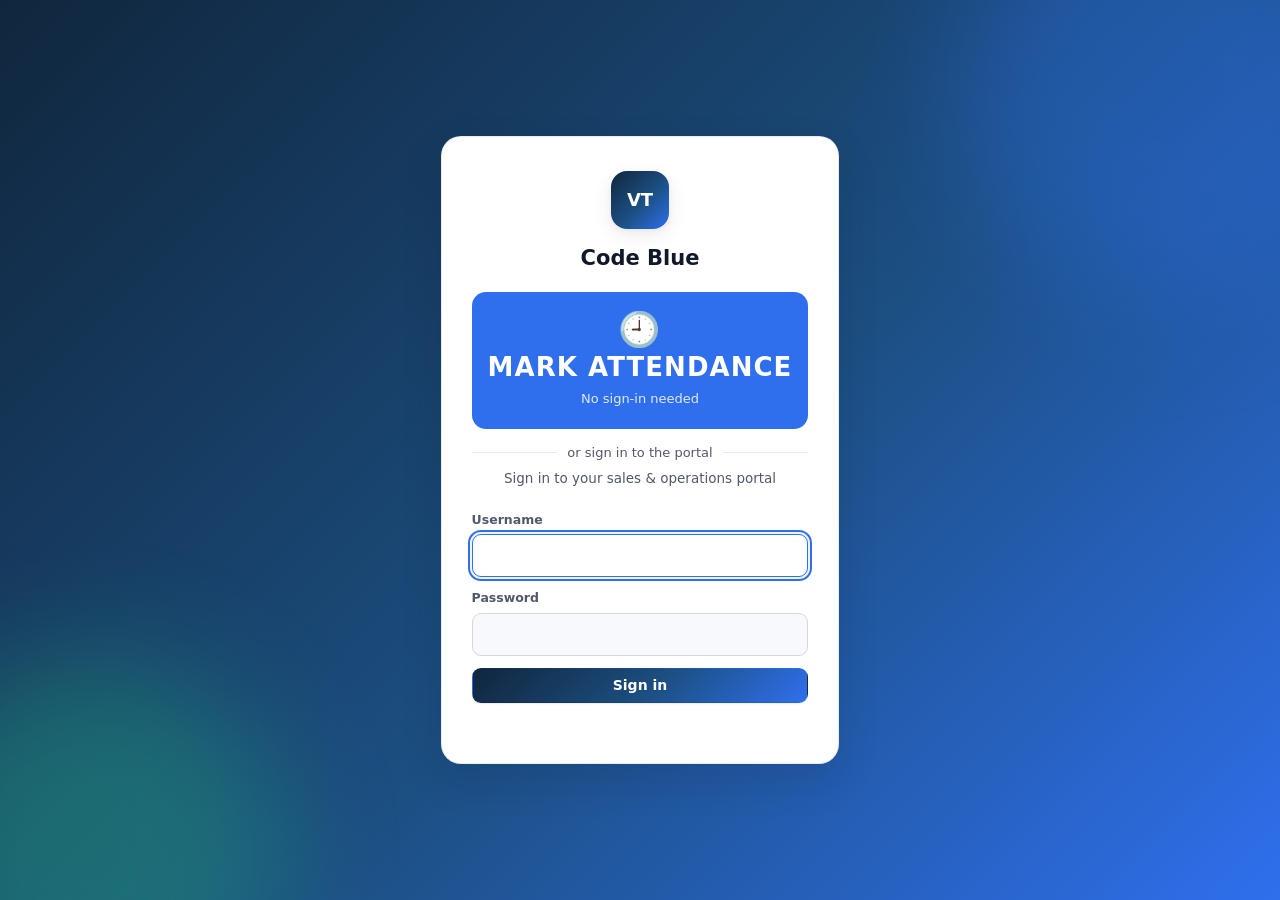
==== commit c170ac5f: "Change list: reports, WhatsApp, Payments, VT Decor, O2D, attendance, salary slip - Company name is n" ====
--- a/app/static/index.html
+++ b/app/static/index.html
@@ -4,7 +4,7 @@
 <meta charset="utf-8">
 <meta name="viewport" content="width=device-width, initial-scale=1">
 <meta name="robots" content="noindex">
-<title>Vardhman Traders Portal</title>
+<title>Code Blue Portal</title>
 <link rel="stylesheet" href="portal.css">
 </head>
 <body>
--- a/app/static/portal.css
+++ b/app/static/portal.css
@@ -1,4 +1,4 @@
-/* Vardhman Traders portal. Tokens follow the reference data-viz palette (light + dark). */
+/* Code Blue portal. Tokens follow the reference data-viz palette (light + dark). */
 :root {
   color-scheme: light;
   --plane: #f4f6fa;
@@ -77,9 +77,10 @@
 /* ---------- layout ---------- */
 .topbar {
   display: flex; align-items: center; gap: 12px; flex-wrap: wrap;
-  padding: 14px 24px; background: var(--brand-gradient); color: #fff;
-  box-shadow: var(--shadow-md); position: sticky; top: 0; z-index: 10;
-}
+  padding: 8px 24px; background: var(--brand-gradient); color: #fff;
+  box-shadow: var(--shadow-md); position: sticky; top: 0; z-index: 10; min-height: 64px;
+}
+.topbar .btn, .topbar .who, .topbar .brand-text { white-space: nowrap; }
 .brand { display: flex; align-items: center; gap: 11px; margin-right: auto; }
 .brand-mark { width: 34px; height: 34px; border-radius: 10px; background: rgba(255,255,255,0.16);
   border: 1px solid rgba(255,255,255,0.28); display: grid; place-items: center; font-weight: 800; font-size: 14px; }
@@ -147,6 +148,26 @@
 .msg { font-size: 13px; margin-top: 8px; min-height: 18px; }
 .msg.error { color: var(--bad); }
 .msg.ok { color: var(--good); }
+
+.multiselect { position: relative; display: inline-block; }
+.multiselect-btn { display: inline-flex; align-items: center; gap: 2px; min-width: 120px; justify-content: space-between; text-align: left; font-weight: 500; }
+.multiselect-btn .ms-caret { margin-left: 10px; font-size: 12px; color: var(--ink-2); }
+.multiselect-btn.active { border-color: var(--accent); color: var(--accent); }
+.multiselect-btn.active .ms-caret { color: var(--accent); }
+.filter-row { display: flex; flex-wrap: wrap; gap: 8px 10px; align-items: center; margin-bottom: 10px; }
+.filter-label { font-size: 12px; font-weight: 700; letter-spacing: .04em; text-transform: uppercase; color: var(--ink-2); min-width: 64px; }
+.date-field { display: inline-flex; align-items: center; gap: 6px; font-size: 13px; color: var(--ink-2); }
+.date-field input[type=date] { width: auto; padding: 6px 8px; }
+.archive-note { margin: 4px 0 14px; padding: 10px 14px; border: 1px solid var(--border); border-left: 4px solid #c98a00; border-radius: 8px; background: var(--surface); color: var(--ink-2); font-size: 13px; line-height: 1.5; }
+.archive-note strong { color: var(--ink); }
+.ms-panel {
+  display: none; position: absolute; z-index: 20; top: calc(100% + 6px); left: 0; min-width: 220px; max-width: 320px;
+  background: var(--surface); border: 1px solid var(--border); border-radius: 10px; box-shadow: var(--shadow-md); padding: 10px;
+}
+.multiselect.open .ms-panel { display: block; }
+.ms-search { margin-bottom: 8px; }
+.ms-list { display: flex; flex-direction: column; gap: 4px; max-height: 240px; overflow: auto; }
+.ms-item { font-size: 13px; }
 .note { color: var(--ink-2); font-size: 13px; }
 
 dialog { border: 1px solid var(--border); border-radius: 16px; background: var(--surface); color: var(--ink);
@@ -308,7 +329,7 @@
 @media (prefers-reduced-motion: reduce) { * { transition: none !important; } }
 
 /* ---- admin tools: orders filters + bulk import ---- */
-.filters { margin-bottom: 16px; }
+.order-filters { margin-bottom: 16px; }
 .filter-grid { display: grid; grid-template-columns: repeat(auto-fill, minmax(170px, 1fr)); gap: 0 12px; }
 .fgroups { display: flex; flex-wrap: wrap; gap: 8px; margin: 4px 0 10px; }
 .fgroup { border: 1px solid var(--border); border-radius: 8px; padding: 6px 10px; background: var(--surface-2); }
@@ -321,3 +342,185 @@
 #errorTable input { min-width: 120px; padding: 4px 6px; font-size: 12.5px; }
 .err-text { color: var(--bad); min-width: 220px; font-size: 12.5px; }
 .secret-cell { font-family: ui-monospace, monospace; font-weight: 700; }
+.letters { display: flex; flex-wrap: wrap; gap: 4px; margin-bottom: 10px; }
+.chip { background: var(--surface-2); border: 1px solid var(--border); border-radius: 999px; padding: 3px 10px; font-size: 12.5px; font-weight: 650; cursor: pointer; color: inherit; }
+.chip[aria-pressed="true"] { background: var(--accent); color: var(--accent-ink); border-color: transparent; }
+.letter-row td { background: var(--wash); font-weight: 800; color: var(--accent); padding: 4px 12px; }
+
+/* ---------- admin home + modules ---------- */
+.apps { grid-template-columns: repeat(auto-fit, minmax(210px, 1fr)); }
+.app-tile { aspect-ratio: 1 / 1; justify-content: center; }
+.app-tile .icon-circle { width: 84px; height: 84px; border-radius: 22px; font-size: 40px; }
+.app-tile strong { font-size: 18px; }
+.brand-btn { background: none; border: 0; padding: 0; color: inherit; font: inherit; text-align: left; cursor: pointer; }
+.module-title { font-size: 22px; font-weight: 750; margin: 4px 0 14px; }
+
+/* tab row with the section's main action on the right; no separate page title for Dashboard */
+.module-head { display: flex; flex-wrap: wrap; align-items: center; justify-content: space-between; gap: 10px 16px; margin-bottom: 14px; }
+.module-head .subtabs { margin-bottom: 0; }
+.module-actions { display: flex; flex-wrap: wrap; align-items: center; gap: 10px 14px; margin-left: auto; }
+.sr-only { position: absolute; width: 1px; height: 1px; padding: 0; margin: -1px; overflow: hidden; clip: rect(0,0,0,0); white-space: nowrap; border: 0; }
+.order-filters .fgroups { margin: 0; }
+.order-filters .filter-row input[type=text] { width: 260px; max-width: 100%; }
+.order-filters .filter-row input[type=number] { width: 100px; padding: 6px 8px; }
+.order-filters .archive-note { margin: 4px 0 0; }
+
+/* no-access card */
+.no-access { max-width: 640px; margin: 48px auto; text-align: center; padding: 32px 28px; }
+.no-access .big-icon { font-size: 40px; margin-bottom: 6px; }
+.no-access h1 { font-size: 20px; margin-bottom: 10px; }
+.no-access .row { flex-wrap: wrap; }
+.clickable-row { cursor: pointer; }
+.clickable-row:hover td, .clickable-row:focus td { background: var(--surface-2); }
+.clickable-row:focus { outline: 2px solid var(--accent); outline-offset: -2px; }
+
+/* order details popup + timeline */
+dialog.order-modal { width: min(880px, calc(100vw - 32px)); }
+.detail-grid { display: grid; grid-template-columns: repeat(auto-fill, minmax(260px, 1fr)); gap: 10px 22px; margin: 0 0 6px; }
+.detail-grid dt { font-size: 11px; text-transform: uppercase; letter-spacing: .04em; color: var(--ink-2); font-weight: 700; }
+.detail-grid dd { margin: 2px 0 0; font-size: 14px; word-break: break-word; }
+.tl-title { font-size: 15px; margin: 22px 0 8px; }
+.timeline { list-style: none; margin: 8px 0 0; padding: 0 0 0 6px; border-left: 2px solid var(--border); }
+.tl-item { position: relative; padding: 0 0 18px 20px; }
+.tl-dot { position: absolute; left: -9px; top: 3px; width: 14px; height: 14px; border-radius: 50%; background: var(--accent); border: 3px solid var(--surface); box-shadow: 0 0 0 1px var(--accent); }
+.tl-cancelled .tl-dot { background: var(--bad); box-shadow: 0 0 0 1px var(--bad); }
+.tl-rebuilt .tl-dot { background: var(--surface); }
+.tl-head { display: flex; gap: 8px; align-items: center; }
+.tl-when { font-size: 13px; font-weight: 600; margin-top: 2px; }
+.tl-by { font-size: 12.5px; color: var(--ink-2); }
+.tl-changes { list-style: none; margin: 6px 0 0; padding: 0; font-size: 13px; }
+.tl-changes li { padding: 1px 0; }
+.tl-field { color: var(--ink-2); }
+.tl-from { text-decoration: line-through; opacity: .7; }
+.tl-none { font-style: italic; opacity: .6; }
+
+/* ---------- sticky: tab row, order filters, table header (All orders) ---------- */
+:root { --topbar-h: 64px; --head-h: 56px; --filters-h: 0px; }
+.module-head { position: sticky; top: var(--topbar-h); z-index: 11; background: var(--plane); padding: 10px 0 8px; margin-bottom: 0; }
+.sticky-filters { position: sticky; top: calc(var(--topbar-h) + var(--head-h)); z-index: 10; background: var(--plane); padding: 4px 0 6px; border-bottom: 1px solid var(--border); margin-bottom: 12px; }
+.sticky-filters .filter-row:last-child { margin-bottom: 4px; }
+.sticky-filters [hidden] { display: none !important; }
+.table-wrap.sticky-head { overflow: visible; }
+.table-wrap.sticky-head thead th { position: sticky; top: calc(var(--topbar-h) + var(--head-h) + var(--filters-h)); z-index: 5; background: var(--surface-2); box-shadow: 0 1px 0 var(--border); }
+.sort-btn { background: none; border: 0; padding: 0; font: inherit; color: inherit; text-transform: inherit; letter-spacing: inherit; font-weight: inherit; cursor: pointer; white-space: nowrap; }
+.sort-btn:hover { color: var(--accent); text-decoration: underline; }
+.sort-arrow { opacity: .35; font-size: 10px; }
+th.sorted .sort-arrow, th.sorted .sort-btn { opacity: 1; color: var(--accent); }
+.ms-clear { display: block; margin: 0 0 4px; font-size: 12px; color: var(--accent); }
+.multiselect-btn .ms-count { font-weight: 700; }
+
+/* what was just done (edit / delete) */
+.action-summary { position: relative; margin: 0 0 12px; padding: 12px 40px 10px 16px; border: 1px solid var(--border); border-left: 4px solid var(--good); border-radius: 10px; background: var(--surface); }
+.action-summary.delete { border-left-color: var(--bad); }
+.action-summary ul { margin: 6px 0 6px 18px; padding: 0; font-size: 13px; }
+.action-summary .dismiss { position: absolute; top: 8px; right: 12px; font-size: 14px; color: var(--ink-2); }
+
+.ms-foot { display: flex; justify-content: flex-end; padding-top: 6px; margin-top: 6px; border-top: 1px solid var(--border); }
+.ms-panel { z-index: 30; }
+
+/* One rule for every table inside a module page (Dashboard, Setup): the header pins under the tab row and the
+   filter panel, on an opaque background, and nothing scrolls over it. */
+#panel .table-wrap { overflow: visible; overflow-x: clip; }
+#panel .table-wrap thead th { position: sticky; top: calc(var(--topbar-h) + var(--head-h) + var(--filters-h)); z-index: 5;
+  background: var(--surface-2); box-shadow: 0 1px 0 var(--border); }
+#panel .chart-card .table-wrap { overflow: auto; max-height: 300px; }
+#panel .chart-card .table-wrap thead th { top: 0; }
+.module-head { box-shadow: 0 1px 0 var(--border); }
+@media (max-width: 900px) {
+  #panel .table-wrap { overflow-x: auto; }
+  #panel .table-wrap thead th { position: static; }
+}
+
+/* KPI strip on the All orders page */
+.kpi-strip { display: grid; grid-template-columns: repeat(auto-fit, minmax(150px, 1fr)); gap: 10px; margin: 0 0 12px; }
+.kpi { background: var(--surface); border: 1px solid var(--border); border-radius: 12px; padding: 10px 14px; box-shadow: var(--shadow-sm); }
+.kpi .k-label { font-size: 11.5px; text-transform: uppercase; letter-spacing: .04em; color: var(--ink-2); font-weight: 700; }
+.kpi .k-value { font-size: 24px; font-weight: 800; color: var(--ink); line-height: 1.2; }
+.kpi .k-sub { font-size: 12px; color: var(--muted); }
+.kpi.k-archived { border-left: 4px solid var(--warn); }
+.kpi.k-active { border-left: 4px solid var(--accent); }
+
+/* import steps and result */
+.import-step { display: flex; gap: 14px; padding: 12px 0; border-top: 1px solid var(--border); }
+.import-step:first-of-type { border-top: 0; }
+.step-no { flex: none; width: 28px; height: 28px; border-radius: 50%; background: var(--accent); color: #fff; font-weight: 800; display: grid; place-items: center; }
+.kpi.k-pass { border-left: 4px solid var(--good); }
+.kpi.k-fail { border-left: 4px solid var(--bad); }
+.import-result { max-width: 640px; }
+
+/* Access & permissions: one page, three sections */
+.hub-jump { display: flex; gap: 16px; margin: 0 0 10px; font-size: 13px; }
+.hub-section { margin: 22px 0 10px; scroll-margin-top: calc(var(--topbar-h) + var(--head-h) + 10px); }
+.hub-section:first-of-type { margin-top: 6px; }
+.hub-title { font-size: 17px; margin: 0 0 2px; }
+.hub-explainer { border-left: 4px solid var(--accent); margin-bottom: 14px; }
+.usecase-grid { display: grid; grid-template-columns: repeat(auto-fit, minmax(300px, 1fr)); gap: 14px; margin-top: 10px; }
+.usecase { background: var(--surface-2); border: 1px solid var(--border); border-radius: 10px; padding: 12px 14px; }
+.usecase-title { display: flex; gap: 8px; align-items: center; font-size: 15px; }
+.usecase-q { margin: 6px 0 4px; font-weight: 600; }
+.kpi.clickable { text-align: left; font: inherit; cursor: pointer; }
+.kpi.clickable:hover { border-color: var(--accent); }
+.kpi.clickable.selected { outline: 2px solid var(--accent); background: var(--surface-2, var(--surface)); }
+.kpi.k-match { border-left: 4px solid var(--series-2); }
+
+/* module KPI blocks in the admin overview */
+.module-kpis { margin-top: 22px; }
+.module-kpi-head { display: flex; align-items: center; gap: 12px; flex-wrap: wrap; margin: 0 0 10px; }
+.module-kpi-head h2 { font-size: 17px; margin: 0; }
+.module-kpi-head .note { flex: 1; min-width: 160px; }
+@media (max-width: 720px) { .module-kpi-head .btn { margin-left: auto; } }
+
+/* Setup > Dropdown values: drag to reorder */
+.drag-cell { white-space: nowrap; width: 1%; }
+.drag-handle { cursor: grab; color: var(--ink-2); font-size: 18px; margin-right: 6px; user-select: none; }
+.btn.icon { padding: 2px 6px; min-width: 0; font-size: 11px; margin-right: 2px; }
+#rc_table tr[draggable="true"]:active .drag-handle { cursor: grabbing; }
+#rc_table tr.dragging { opacity: .45; }
+#rc_table tr.drop-over td { box-shadow: inset 0 3px 0 var(--accent); }
+
+/* Setup > Access: the page-by-role table scrolls both ways inside its own frame; the header row and the page names stay in view */
+#panel .table-wrap.matrix-scroll { overflow: auto; max-height: 68vh; }
+#panel .table-wrap.matrix-scroll table { min-width: 1100px; }
+#panel .table-wrap.matrix-scroll thead th { top: 0; z-index: 6; position: sticky; }
+#panel .table-wrap.matrix-scroll th:first-child, #panel .table-wrap.matrix-scroll td:first-child {
+  position: sticky; left: 0; z-index: 4; background: var(--surface); min-width: 170px; box-shadow: 1px 0 0 var(--border); }
+#panel .table-wrap.matrix-scroll thead th:first-child { z-index: 8; background: var(--surface-2); }
+@media (max-width: 900px) { #panel .table-wrap.matrix-scroll thead th { position: sticky; } }
+
+/* Setup: module picker (Import, Dropdown values) - one chip per module, its own short row underneath */
+.picker { margin-bottom: 16px; }
+.picker-groups { display: flex; flex-wrap: wrap; gap: 8px; margin-bottom: 10px; }
+.picker-group { display: inline-flex; align-items: center; gap: 7px; background: var(--surface); border: 1px solid var(--border); border-radius: 999px;
+  padding: 8px 16px; font: inherit; font-weight: 650; color: var(--ink); cursor: pointer; }
+.picker-group:hover { border-color: var(--accent); }
+.picker-group[aria-selected="true"] { background: var(--accent); color: var(--accent-ink); border-color: transparent; }
+.picker-badge { background: var(--bad, #d8433f); color: #fff; border-radius: 999px; font-size: 11.5px; font-weight: 700; padding: 1px 8px; }
+.picker-items { flex-wrap: wrap; margin-bottom: 0; padding: 8px 10px; background: var(--surface-2); border: 1px solid var(--border); border-radius: 10px; }
+.picker-items .subtab { background: transparent; }
+.picker-items .subtab[aria-selected="true"] { background: var(--accent); }
+
+/* Setup: a section that opens and closes from its heading (Access & permissions, WhatsApp) */
+.collapse-group { display: grid; gap: 10px; margin-top: 14px; }
+.collapse { background: var(--surface); border: 1px solid var(--border); border-radius: var(--radius); box-shadow: var(--shadow-sm); }
+.collapse + .collapse { margin-top: 10px; }
+.collapse-head { display: flex; align-items: center; gap: 12px; width: 100%; text-align: left; background: none; border: 0; padding: 14px 18px;
+  font: inherit; color: var(--ink); cursor: pointer; border-radius: var(--radius); }
+.collapse-head:hover { background: var(--surface-2); }
+.collapse-head:focus-visible { outline: 2px solid var(--accent); outline-offset: -2px; }
+.collapse-caret { flex: none; color: var(--ink-2); transition: transform .15s; font-size: 14px; }
+.collapse.open > .collapse-head .collapse-caret { transform: rotate(90deg); }
+.collapse-title { flex: 1; display: grid; gap: 2px; min-width: 0; }
+.collapse-title strong { font-size: 15.5px; }
+.collapse-body { padding: 4px 18px 18px; border-top: 1px solid var(--border); }
+.collapse-body[hidden] { display: none; }
+.collapse-body > :first-child { margin-top: 14px; }
+
+/* login page: mark attendance without signing in - the big button above the sign-in form */
+.mark-attendance-cta { display: grid; justify-items: center; gap: 2px; margin: 18px 0 6px; padding: 20px 16px; border-radius: var(--radius);
+  background: var(--accent); color: #fff; text-decoration: none; font-size: 26px; font-weight: 800; letter-spacing: .04em; text-align: center; }
+.mark-attendance-cta:hover { filter: brightness(1.08); }
+.mark-attendance-cta:focus-visible { outline: 3px solid var(--ink); outline-offset: 2px; }
+.mark-attendance-cta small { font-size: 13px; font-weight: 500; letter-spacing: 0; opacity: .85; }
+.mark-attendance-icon { font-size: 34px; line-height: 1; }
+.login-or { display: flex; align-items: center; gap: 10px; margin: 14px 0 6px; color: var(--ink-2); font-size: 13px; }
+.login-or::before, .login-or::after { content: ''; flex: 1; border-top: 1px solid var(--border); }
